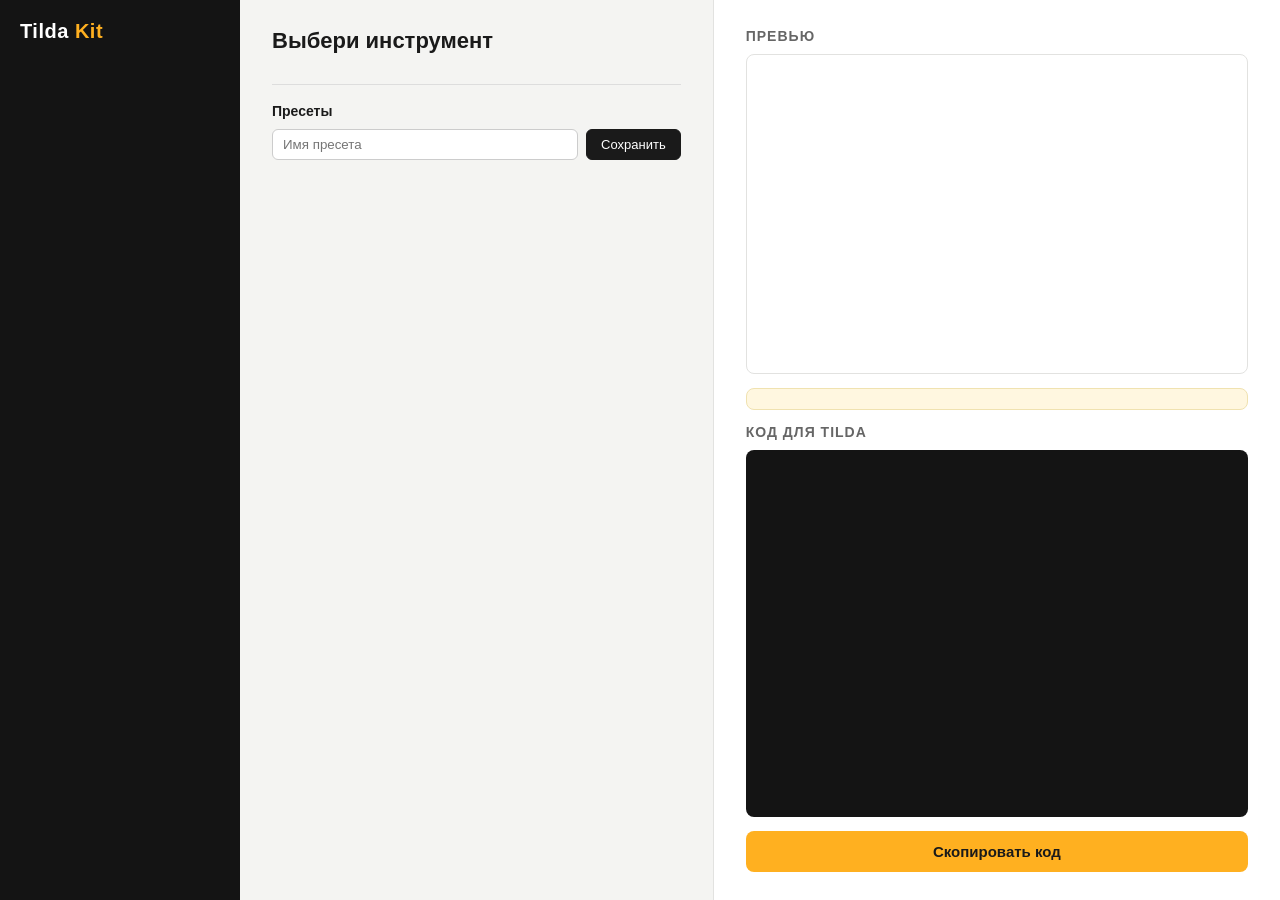
==== index.html @ 04002216 "feat(tilda-kit): panel skeleton and dev server config (port 8600)" ====
<!doctype html>
<html lang="ru">
<head>
<meta charset="utf-8">
<title>Tilda Kit — конструктор кода для Tilda</title>
<link rel="stylesheet" href="css/panel.css">
</head>
<body>
<aside class="sidebar">
  <div class="logo">Tilda&nbsp;<span>Kit</span></div>
  <nav id="nav"></nav>
</aside>
<main class="settings">
  <h1 id="tool-title">Выбери инструмент</h1>
  <p id="tool-desc" class="desc"></p>
  <div id="controls"></div>
  <section class="presets">
    <h2>Пресеты</h2>
    <div class="preset-row">
      <input id="preset-name" type="text" placeholder="Имя пресета">
      <button id="preset-save">Сохранить</button>
    </div>
    <div id="preset-list"></div>
  </section>
</main>
<section class="output">
  <h2>Превью</h2>
  <iframe id="preview" title="Превью"></iframe>
  <div class="hint" id="insert-hint"></div>
  <h2>Код для Tilda</h2>
  <pre id="code"></pre>
  <button id="copy-btn" class="copy">Скопировать код</button>
</section>
<script type="module" src="js/app.js"></script>
</body>
</html>
---- css/panel.css ----
/* Tilda Kit panel layout: sidebar | settings | output */
* { box-sizing: border-box; }
html, body { height: 100%; }
body {
  margin: 0;
  display: grid;
  grid-template-columns: 240px minmax(340px, 1fr) minmax(420px, 1.2fr);
  font-family: Arial, Helvetica, sans-serif;
  color: #1a1a1a;
  background: #f4f4f2;
}

/* --- sidebar --- */
.sidebar { background: #141414; color: #fff; padding: 20px 0; overflow-y: auto; }
.logo { font-size: 20px; font-weight: bold; padding: 0 20px 16px; letter-spacing: 0.5px; }
.logo span { color: #ffb020; }
.nav-cat {
  padding: 14px 20px 6px;
  font-size: 11px;
  text-transform: uppercase;
  letter-spacing: 1.2px;
  color: #888;
}
.nav-item {
  display: block;
  width: 100%;
  text-align: left;
  padding: 9px 20px;
  border: 0;
  background: none;
  color: #ddd;
  font-size: 14px;
  cursor: pointer;
}
.nav-item:hover { background: #222; color: #fff; }
.nav-item.active { background: #2a2a2a; color: #ffb020; }

/* --- settings --- */
.settings { padding: 28px 32px; overflow-y: auto; }
.settings h1 { font-size: 22px; margin: 0 0 6px; }
.desc { color: #666; font-size: 14px; margin: 0 0 22px; }
.control {
  display: grid;
  grid-template-columns: 150px 1fr auto;
  gap: 10px;
  align-items: center;
  margin-bottom: 14px;
  font-size: 14px;
}
.control input[type="text"], .control select {
  padding: 7px 10px;
  border: 1px solid #ccc;
  border-radius: 6px;
  font-size: 14px;
  width: 100%;
}
.control input[type="range"] { width: 100%; }
.control input[type="color"] { width: 44px; height: 30px; padding: 0; border: 1px solid #ccc; border-radius: 6px; }
.control output { min-width: 44px; text-align: right; font-size: 13px; color: #555; }

.presets { margin-top: 30px; border-top: 1px solid #ddd; padding-top: 18px; }
.presets h2 { font-size: 14px; margin: 0 0 10px; }
.preset-row { display: flex; gap: 8px; margin-bottom: 10px; }
.preset-row input { flex: 1; padding: 7px 10px; border: 1px solid #ccc; border-radius: 6px; }
.preset-row button, .preset button {
  padding: 7px 14px;
  border: 1px solid #1a1a1a;
  background: #1a1a1a;
  color: #fff;
  border-radius: 6px;
  cursor: pointer;
  font-size: 13px;
}
.preset { display: inline-flex; gap: 4px; margin: 0 8px 8px 0; }
.preset button:last-child { background: #fff; color: #1a1a1a; }

/* --- output --- */
.output { padding: 28px 32px; background: #fff; border-left: 1px solid #e2e2e0; overflow-y: auto; display: flex; flex-direction: column; }
.output h2 { font-size: 14px; text-transform: uppercase; letter-spacing: 1px; margin: 0 0 10px; color: #666; }
#preview { width: 100%; height: 320px; border: 1px solid #e2e2e0; border-radius: 8px; background: #fff; }
.hint { font-size: 13px; color: #7a6a3a; background: #fff7e0; border: 1px solid #f0e2b0; border-radius: 8px; padding: 10px 14px; margin: 14px 0; }
#code {
  flex: 1;
  min-height: 160px;
  margin: 0 0 14px;
  padding: 14px;
  background: #141414;
  color: #d7d7d7;
  font: 12px/1.55 Consolas, "Courier New", monospace;
  border-radius: 8px;
  overflow: auto;
  white-space: pre-wrap;
  word-break: break-word;
}
.copy {
  padding: 12px 20px;
  font-size: 15px;
  border: 0;
  border-radius: 8px;
  background: #ffb020;
  color: #1a1a1a;
  font-weight: bold;
  cursor: pointer;
}
.copy:hover { background: #ffc247; }
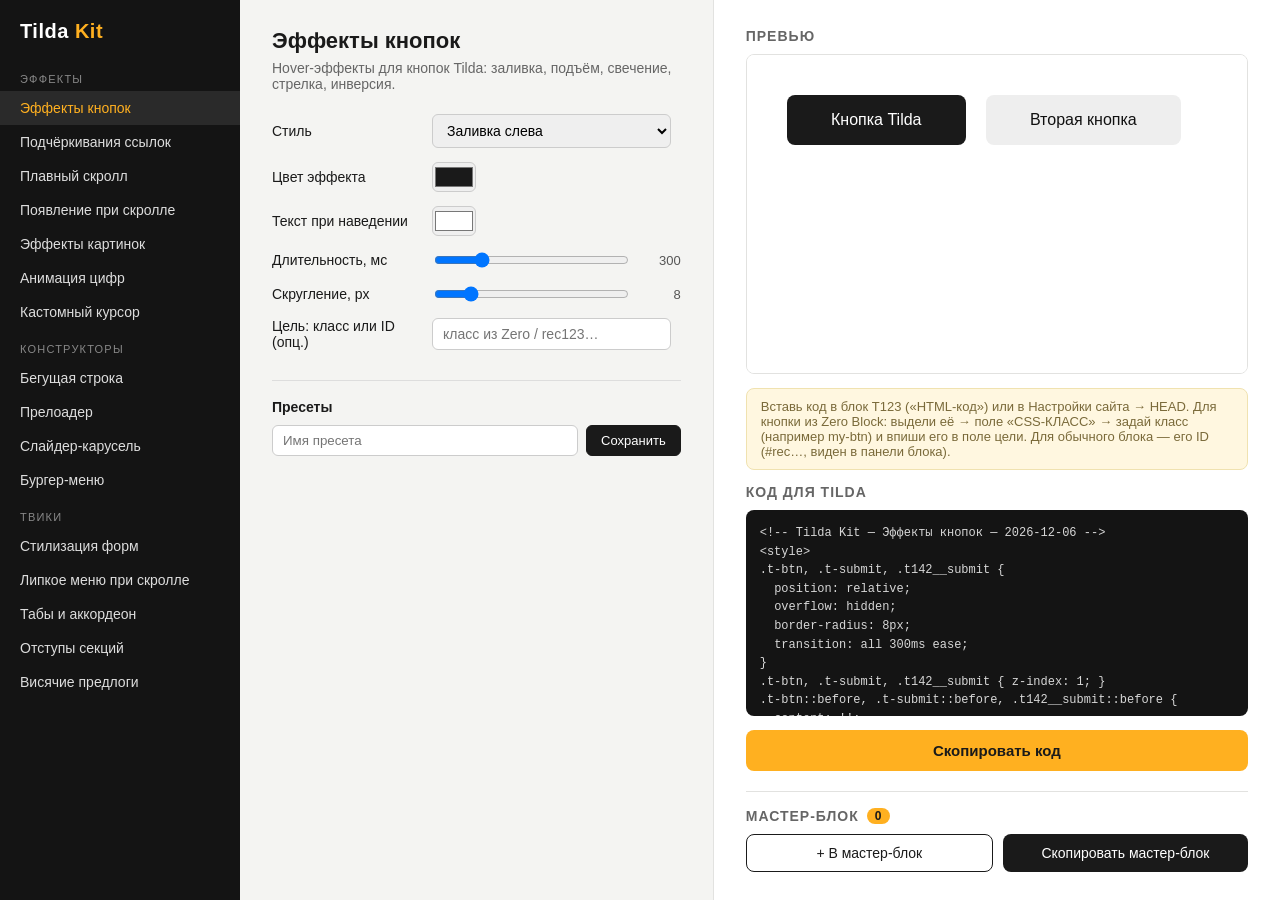
==== commit 2e6bbad6: "feat(tilda-kit): mods config and master block builder UI" ====
--- a/index.html
+++ b/index.html
@@ -30,6 +30,14 @@
   <h2>Код для Tilda</h2>
   <pre id="code"></pre>
   <button id="copy-btn" class="copy">Скопировать код</button>
+<section class="mods">
+  <h2>Мастер-блок <span id="mods-count" class="mods-count">0</span></h2>
+  <div id="mods-list"></div>
+  <div class="mods-actions">
+    <button id="mod-add">+ В мастер-блок</button>
+    <button id="mods-copy">Скопировать мастер-блок</button>
+  </div>
+</section>
 </section>
 <script type="module" src="js/app.js"></script>
 </body>
--- a/css/panel.css
+++ b/css/panel.css
@@ -103,3 +103,33 @@
   cursor: pointer;
 }
 .copy:hover { background: #ffc247; }
+
+/* --- master block mods --- */
+.mods { margin-top: 20px; border-top: 1px solid #e2e2e0; padding-top: 16px; }
+.mods h2 { display: flex; align-items: center; gap: 8px; }
+.mods-count {
+  background: #ffb020;
+  color: #1a1a1a;
+  border-radius: 10px;
+  padding: 1px 8px;
+  font-size: 12px;
+}
+.mod { display: flex; align-items: center; gap: 10px; padding: 6px 0; font-size: 14px; }
+.mod-label { flex: 1; }
+.mod button {
+  border: 1px solid #ccc;
+  background: #fff;
+  border-radius: 6px;
+  cursor: pointer;
+  padding: 2px 9px;
+}
+.mods-actions { display: flex; gap: 10px; margin-top: 10px; }
+.mods-actions button {
+  flex: 1;
+  padding: 10px 12px;
+  border-radius: 8px;
+  cursor: pointer;
+  font-size: 14px;
+}
+#mod-add { border: 1px solid #1a1a1a; background: #fff; color: #1a1a1a; }
+#mods-copy { border: 0; background: #1a1a1a; color: #fff; }
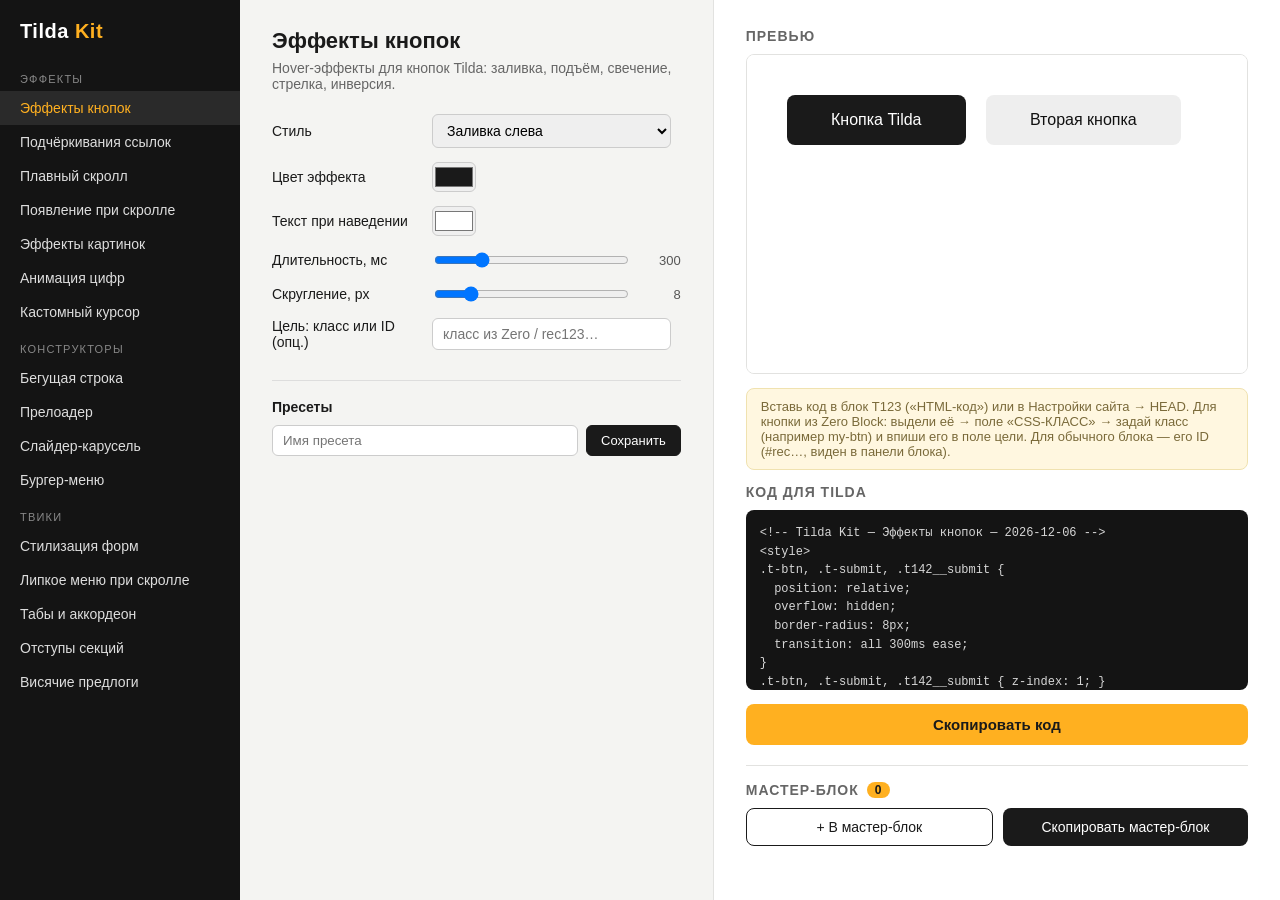
==== commit 41d383d1: "feat(tilda-kit): layer B — auto-write master block into Tilda editor (MAIN-world bridge, verified li" ====
--- a/index.html
+++ b/index.html
@@ -37,6 +37,8 @@
     <button id="mod-add">+ В мастер-блок</button>
     <button id="mods-copy">Скопировать мастер-блок</button>
   </div>
+  <button id="write-btn" class="write hidden">⚡ Записать в Tilda</button>
+  <div id="write-status" class="write-status"></div>
 </section>
 </section>
 <script type="module" src="js/app.js"></script>
--- a/css/panel.css
+++ b/css/panel.css
@@ -133,3 +133,18 @@
 }
 #mod-add { border: 1px solid #1a1a1a; background: #fff; color: #1a1a1a; }
 #mods-copy { border: 0; background: #1a1a1a; color: #fff; }
+.hidden { display: none !important; }
+.write {
+  width: 100%;
+  margin-top: 10px;
+  padding: 12px;
+  border: 0;
+  border-radius: 8px;
+  background: #ffb020;
+  color: #1a1a1a;
+  font-weight: bold;
+  font-size: 15px;
+  cursor: pointer;
+}
+.write:disabled { opacity: 0.6; cursor: wait; }
+.write-status { margin-top: 8px; font-size: 13px; color: #555; min-height: 18px; }
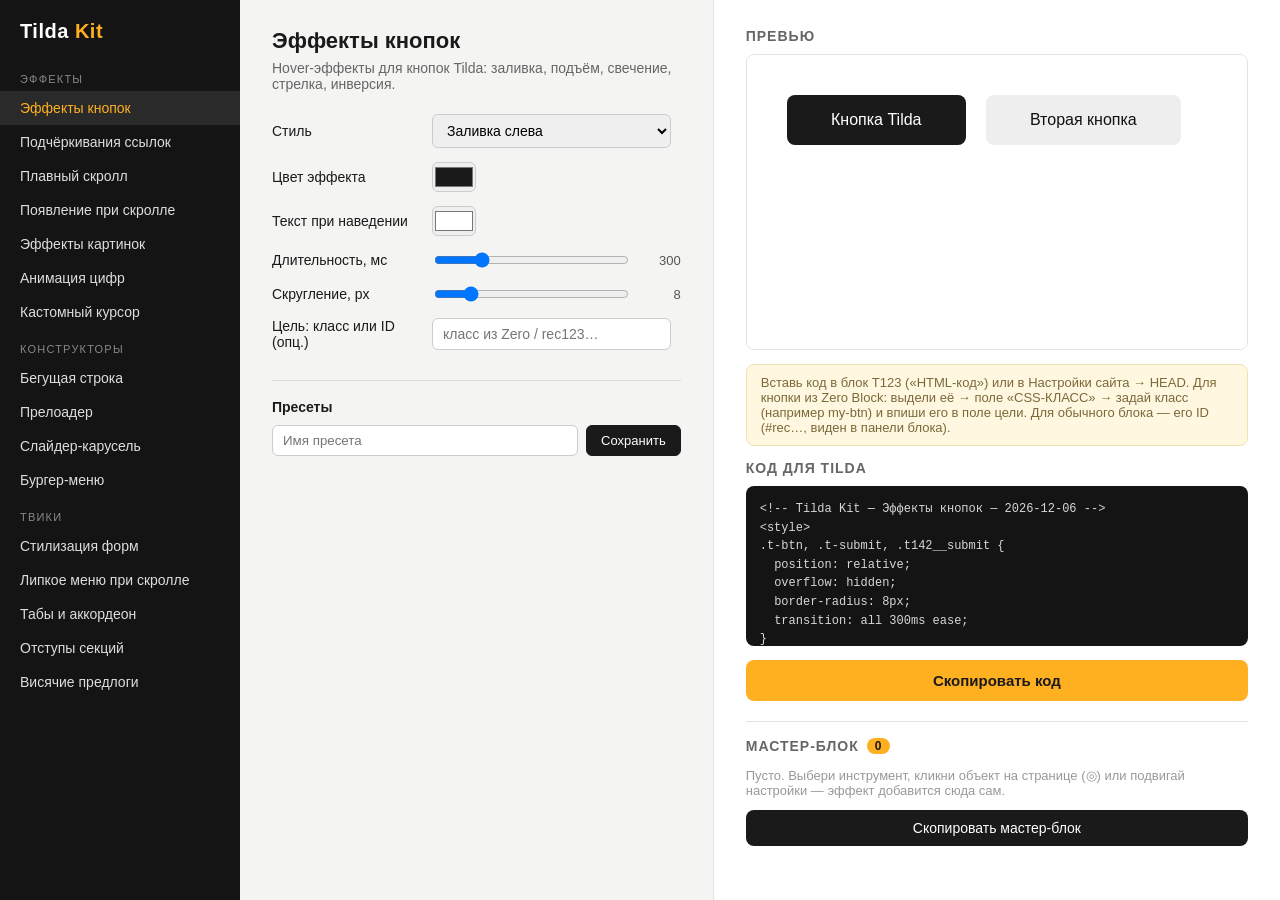
==== commit d92ebb61: "feat(tilda-kit): auto-add effects to master block (drop + button); move launcher and panel to left s" ====
--- a/index.html
+++ b/index.html
@@ -34,7 +34,6 @@
   <h2>Мастер-блок <span id="mods-count" class="mods-count">0</span></h2>
   <div id="mods-list"></div>
   <div class="mods-actions">
-    <button id="mod-add">+ В мастер-блок</button>
     <button id="mods-copy">Скопировать мастер-блок</button>
   </div>
   <button id="write-btn" class="write hidden">⚡ Записать в Tilda</button>
--- a/css/panel.css
+++ b/css/panel.css
@@ -57,6 +57,18 @@
 .control input[type="range"] { width: 100%; }
 .control input[type="color"] { width: 44px; height: 30px; padding: 0; border: 1px solid #ccc; border-radius: 6px; }
 .control output { min-width: 44px; text-align: right; font-size: 13px; color: #555; }
+.pick-btn {
+  width: 34px;
+  height: 34px;
+  border: 1px solid #1a1a1a;
+  background: #1a1a1a;
+  color: #ffb020;
+  border-radius: 6px;
+  font-size: 16px;
+  cursor: pointer;
+  line-height: 1;
+}
+.pick-btn:hover { background: #2a2a2a; }
 
 .presets { margin-top: 30px; border-top: 1px solid #ddd; padding-top: 18px; }
 .presets h2 { font-size: 14px; margin: 0 0 10px; }
@@ -114,6 +126,7 @@
   padding: 1px 8px;
   font-size: 12px;
 }
+.mods-empty { font-size: 13px; color: #999; padding: 4px 0 2px; }
 .mod { display: flex; align-items: center; gap: 10px; padding: 6px 0; font-size: 14px; }
 .mod-label { flex: 1; }
 .mod button {
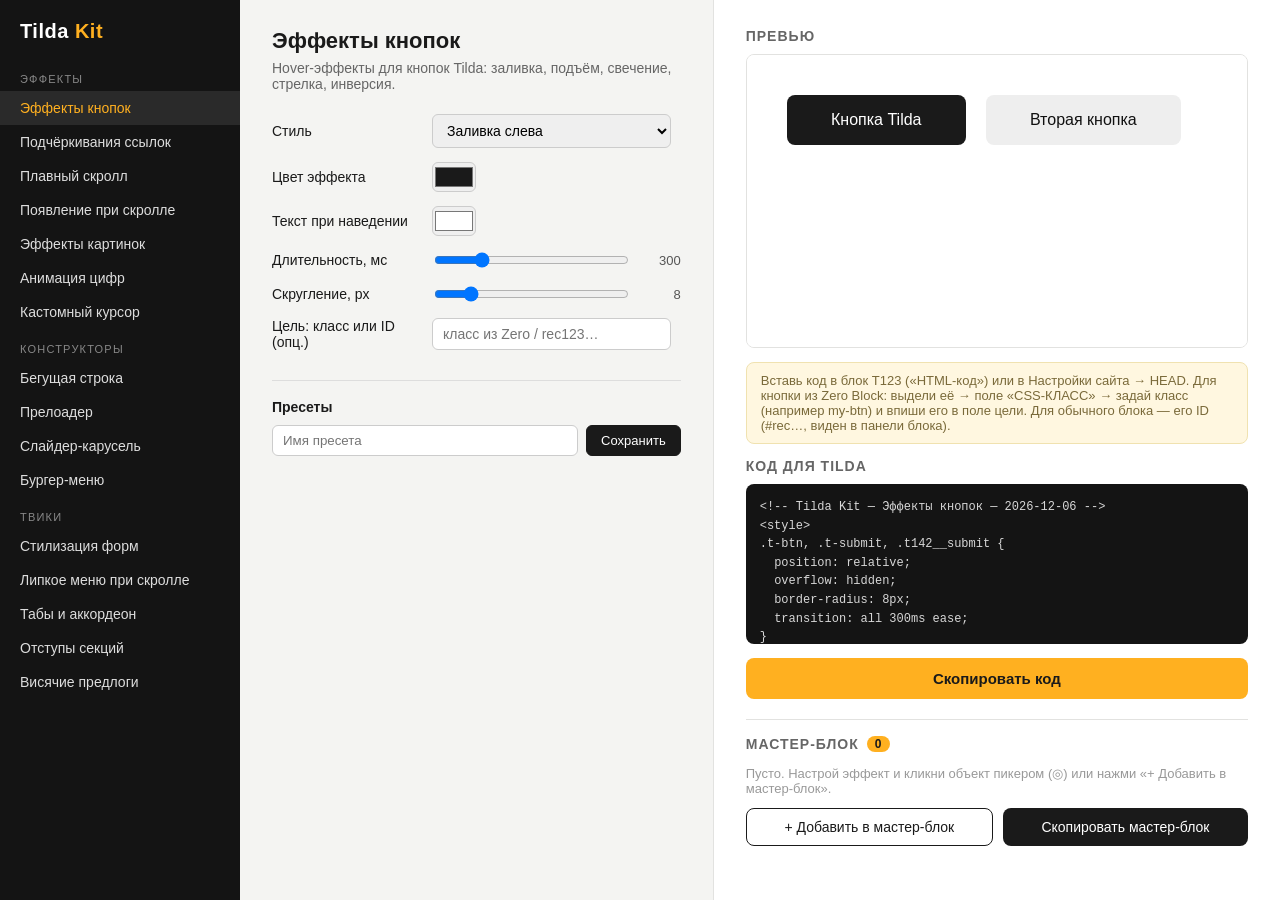
==== commit bd521538: "fix(tilda-kit): add mods only on pick or explicit button (not on every settings change); each add is" ====
--- a/index.html
+++ b/index.html
@@ -34,6 +34,7 @@
   <h2>Мастер-блок <span id="mods-count" class="mods-count">0</span></h2>
   <div id="mods-list"></div>
   <div class="mods-actions">
+    <button id="mod-add">+ Добавить в мастер-блок</button>
     <button id="mods-copy">Скопировать мастер-блок</button>
   </div>
   <button id="write-btn" class="write hidden">⚡ Записать в Tilda</button>
